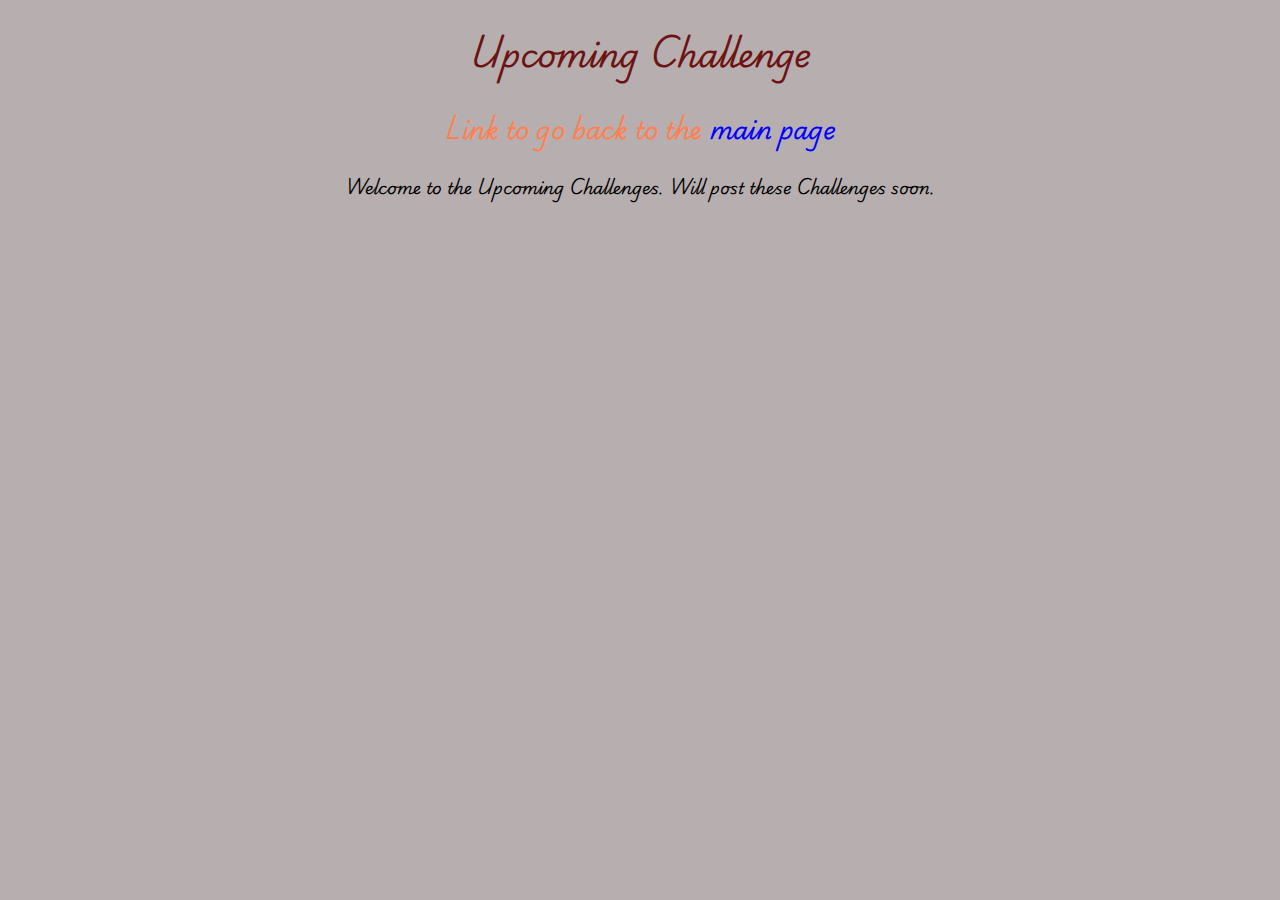
==== full-week.html @ 0aaaa1b6 "update" ====
<!DOCTYPE html>
<html lang="en">
  <head>
    <meta charset="UTF-8" />
    <meta name="viewport" content="width=device-width, initial-scale=1.0" />
    <title>Upcoming Challenges</title>
    <link rel="preconnect" href="https://fonts.googleapis.com" />
    <link rel="preconnect" href="https://fonts.gstatic.com" crossorigin />
    <link
      href="https://fonts.googleapis.com/css2?family=Playwrite+NZ:wght@100..400&display=swap"
      rel="stylesheet"
    />
    <link href="full-week.css" rel="stylesheet" />
  </head>
  <body>
    <h1 id="full-week-title">Upcoming Challenge</h1>

    <h2>Link to go back to the <a href="index.html"> main page </a></h2>

    <p>Welcome to the Upcoming Challenges. Will post these Challenges soon.</p>
  </body>
</html>
---- full-week.css ----
body {
    text-align: center;
    background-color: rgb(183, 175, 175);
}

h1 {
    font-family: "Playwrite NZ", curvive, sans-serif;
    color: rgb(109, 19, 19);
}

h2 {
    font-family: "Playwrite NZ", curvive, sans-serif;
    color: coral;
}

a {
    font-family: "Playwrite NZ", curvive, sans-serif;
    color: blue;
    text-decoration: none;
}

a:hover {
    color: aqua;
    text-decoration: underline;
}

p {
    font-family: "Playwrite NZ", curvive, sans-serif;
    color: black;
}
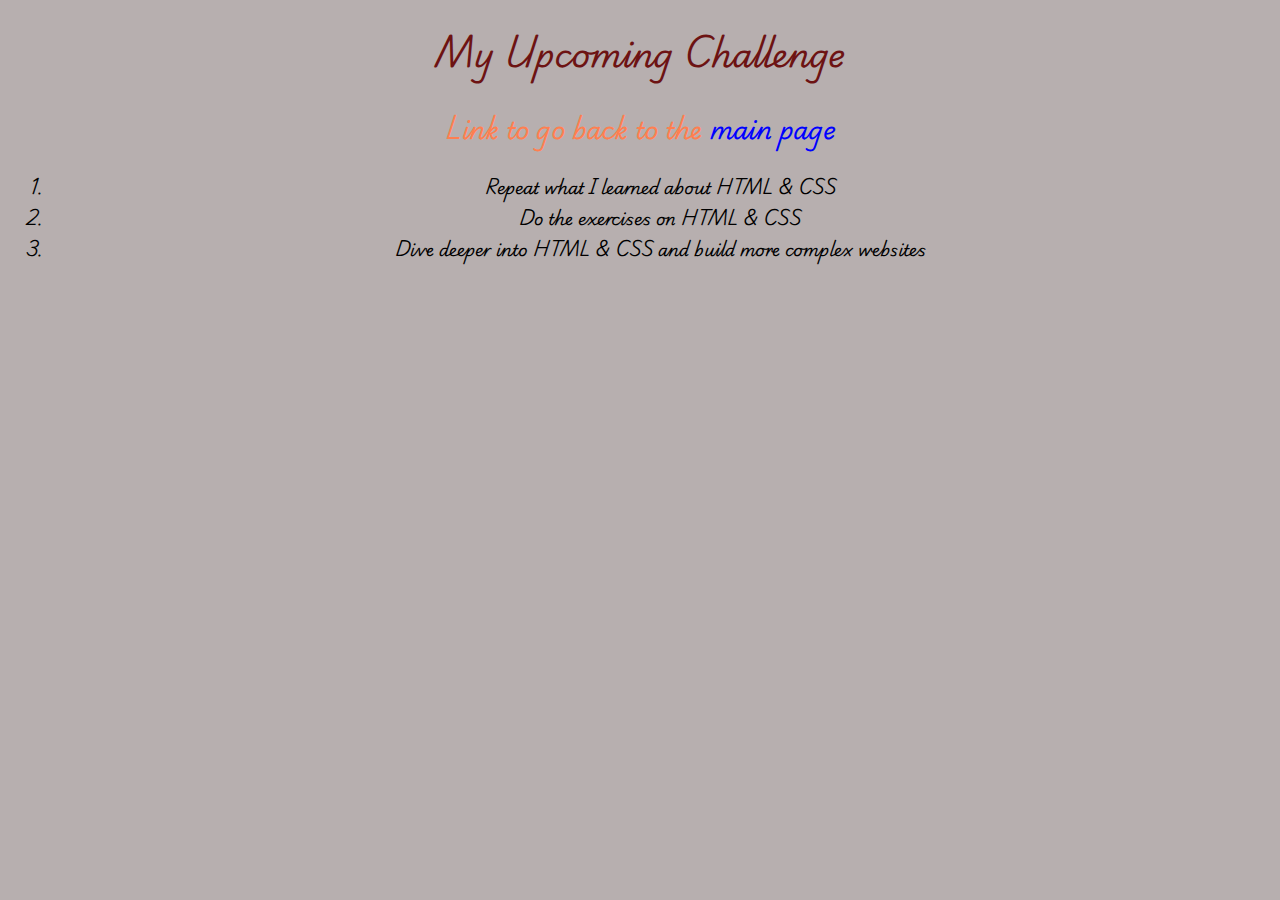
==== commit 1263a1c2: "update" ====
--- a/full-week.html
+++ b/full-week.html
@@ -10,13 +10,23 @@
       href="https://fonts.googleapis.com/css2?family=Playwrite+NZ:wght@100..400&display=swap"
       rel="stylesheet"
     />
-    <link href="full-week.css" rel="stylesheet" />
+    <link href="./styles/full-week.css" rel="stylesheet" />
   </head>
   <body>
-    <h1 id="full-week-title">Upcoming Challenge</h1>
+    <h1 id="full-week-title"> My Upcoming Challenge</h1>
 
     <h2>Link to go back to the <a href="index.html"> main page </a></h2>
+    
 
-    <p>Welcome to the Upcoming Challenges. Will post these Challenges soon.</p>
+    <ol>
+        <li>Repeat what I learned about HTML & CSS</li>
+        <li>Do the exercises on HTML & CSS</li>
+        <li>Dive deeper into HTML & CSS and build more complex websites</li>
+    </ol>
+
+
+    
+
+
   </body>
 </html>
--- a/styles/full-week.css
+++ b/styles/full-week.css
@@ -0,0 +1,27 @@
+body {
+  font-family: "Playwrite NZ", curvive, sans-serif;
+  text-align: center;
+  background-color: rgb(183, 175, 175);
+}
+
+h1 {
+  color: rgb(109, 19, 19);
+}
+
+h2 {
+  color: coral;
+}
+
+a {
+  color: blue;
+  text-decoration: none;
+}
+
+a:hover {
+  color: rgb(5, 9, 9);
+  text-decoration: underline;
+}
+
+p {
+  color: black;
+}
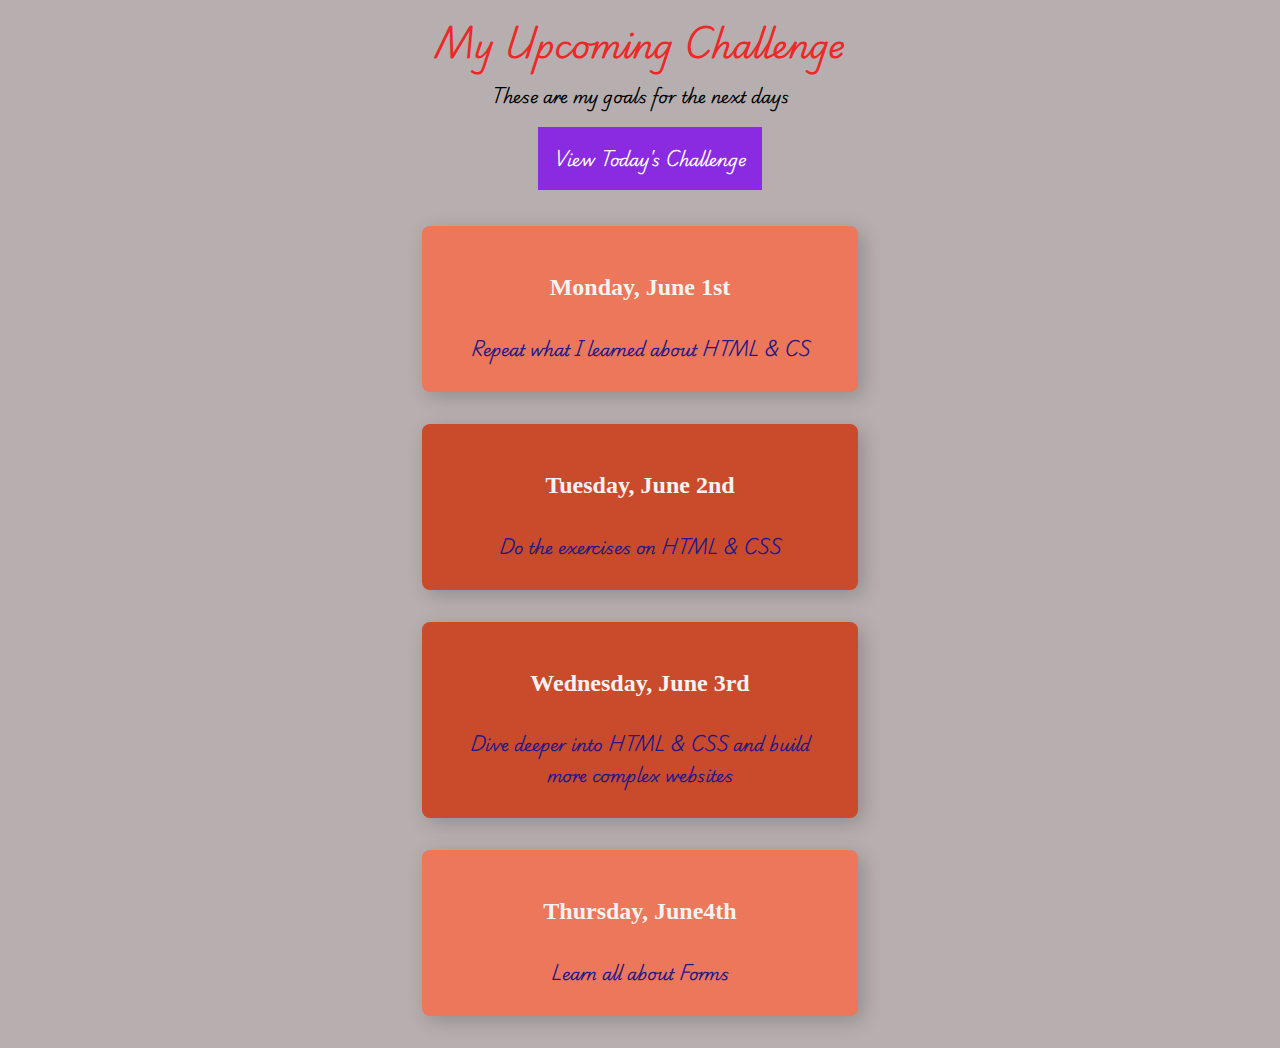
==== commit af589d18: "update" ====
--- a/full-week.html
+++ b/full-week.html
@@ -13,20 +13,30 @@
     <link href="./styles/full-week.css" rel="stylesheet" />
   </head>
   <body>
-    <h1 id="full-week-title"> My Upcoming Challenge</h1>
-
-    <h2>Link to go back to the <a href="index.html"> main page </a></h2>
-    
-
-    <ol>
-        <li>Repeat what I learned about HTML & CSS</li>
-        <li>Do the exercises on HTML & CSS</li>
-        <li>Dive deeper into HTML & CSS and build more complex websites</li>
-    </ol>
-
-
-    
-
-
+    <header>
+      <h1>My Upcoming Challenge</h1>
+      <p id="description">These are my goals for the next days</p>
+      <a href="index.html"> View Today's Challenge </a>
+    </header>
+    <main>
+      <ol>
+        <li>
+          <h2>Monday, June 1st</h2>
+          <p>Repeat what I learned about HTML & CS</p>
+        </li>
+        <li class="highlight">
+          <h2>Tuesday, June 2nd</h2>
+          <p>Do the exercises on HTML & CSS</p>
+        </li>
+        <li class="highlight">
+          <h2>Wednesday, June 3rd</h2>
+          <p>Dive deeper into HTML & CSS and build more complex websites</p>
+        </li>
+        <li>
+          <h2>Thursday, June4th</h2>
+          <p>Learn all about Forms</p>
+        </li>
+      </ol>
+    </main>
   </body>
 </html>
--- a/styles/full-week.css
+++ b/styles/full-week.css
@@ -4,24 +4,70 @@
   background-color: rgb(183, 175, 175);
 }
 
+header {
+  margin: 12px;
+}
+
+header h1 {
+  margin-top: 0%;
+}
+
 h1 {
-  color: rgb(109, 19, 19);
+  color: rgb(236, 40, 40);
+  margin-bottom: 6px;
+}
+
+header p {
+  margin-top: 0;
 }
 
 h2 {
-  color: coral;
+  padding: 12px 48px;
+  border-radius: 4px;
 }
 
 a {
-  color: blue;
+  background-color: blueviolet;
+  color: white;
   text-decoration: none;
+  padding: 16px;
+  margin-left: 20px;
+  display: inline-block;
 }
 
 a:hover {
   color: rgb(5, 9, 9);
-  text-decoration: underline;
+  text-decoration: none;
 }
 
-p {
-  color: black;
+ol {
+  list-style: none;
+  width: 500px;
+  margin: 36px auto 0 auto;
+  padding: 0;
 }
+
+li {
+    background-color: rgb(236, 119, 90);
+    box-shadow: 5px 5px 20px rgba(0, 0, 0, 0.2);
+    border-radius: 8px;
+    color: white;
+    padding: 16px;
+    margin: 32px;
+}
+
+.highlight {
+  background-color: rgb(202, 75, 43);;
+}
+
+h2 {
+  color: rgb(245, 242, 242);
+  font-family: 'Times New Roman', Times, serif;
+}
+
+main p {
+  margin: 12px;
+  color: rgb(35, 25, 137);
+}
+
+
